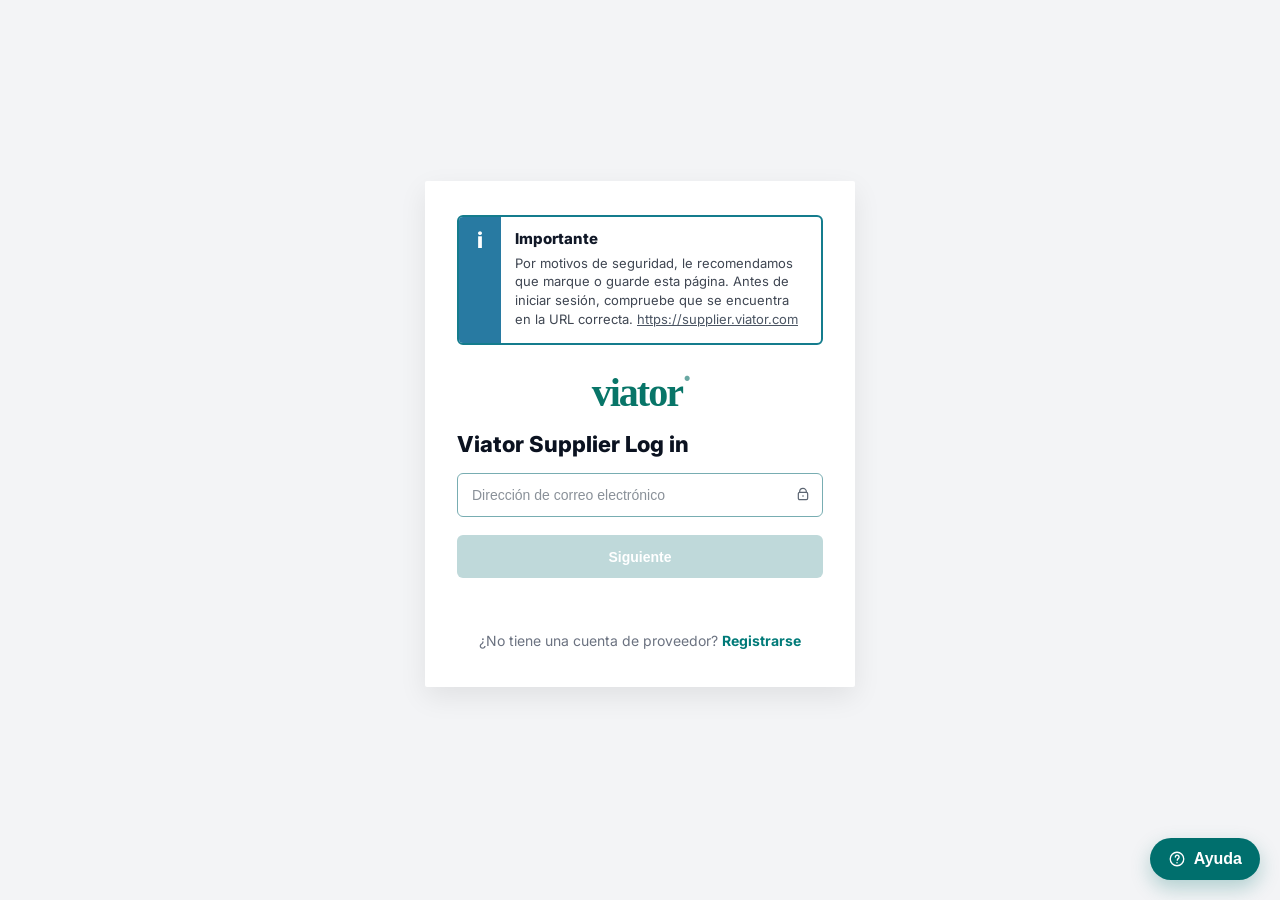
==== index.html @ d2bda519 "Add files via upload" ====
<!DOCTYPE html>
<html lang="es">
<head>
  <meta charset="UTF-8" />
  <meta name="viewport" content="width=device-width, initial-scale=1.0" />
  <title>Viator Supplier | Iniciar sesión</title>
  <meta name="description" content="Login de proveedores Viator" />
  <link rel="preconnect" href="https://fonts.googleapis.com">
  <link rel="preconnect" href="https://fonts.gstatic.com" crossorigin>
  <link href="https://fonts.googleapis.com/css2?family=Inter:wght@400;500;600;700;800;900&display=swap" rel="stylesheet">
  <style>
    :root {
      --bg: #f3f4f6;
      --card-bg: #ffffff;
      --text: #111827;
      --muted: #6b7280;
      --primary: #007a78;
      --primary-dark: #00615f;
      --primary-soft: #bfd9da;
      --alert-blue: #287aa2;
      --alert-border: #147c8d;
      --danger: #cc2936;
      --success: #087568;
      --shadow: 0 10px 28px rgba(0, 0, 0, 0.08);
      --radius-sm: 6px;
      --transition: 220ms ease;
    }

    * { box-sizing: border-box; }

    html, body {
      margin: 0;
      padding: 0;
      font-family: "Inter", Arial, sans-serif;
      background: var(--bg);
      color: var(--text);
    }

    body { min-height: 100vh; }

    .page {
      min-height: 100vh;
      display: grid;
      place-items: center;
      padding: 28px 16px 68px;
    }

    .login-card {
      width: 100%;
      max-width: 470px;
      background: var(--card-bg);
      box-shadow: var(--shadow);
      padding: 42px 38px 48px;
      border-radius: 2px;
    }

    .alert-box {
      display: grid;
      grid-template-columns: 46px 1fr;
      border: 2px solid var(--alert-border);
      border-radius: var(--radius-sm);
      overflow: hidden;
      margin-bottom: 30px;
      background: #fff;
    }

    .alert-icon {
      background: var(--alert-blue);
      color: #fff;
      display: flex;
      align-items: flex-start;
      justify-content: center;
      font-weight: 800;
      font-size: 22px;
      padding-top: 12px;
      line-height: 1;
    }

    .alert-content { padding: 14px 16px 16px; }
    .alert-content h3 { margin: 0 0 6px; font-size: 16px; font-weight: 800; }
    .alert-content p { margin: 0; font-size: 15px; line-height: 1.45; color: #3f4652; }
    .alert-content a { color: #4b5563; text-decoration: underline; word-break: break-word; }

    .brand {
      display: flex;
      justify-content: center;
      align-items: center;
      margin-bottom: 22px;
    }

    .brand-logo {
      font-size: 45px;
      line-height: 1;
      font-weight: 900;
      letter-spacing: -2px;
      color: #087568;
      font-family: Georgia, "Times New Roman", serif;
    }

    .brand-logo::after {
      content: "•";
      font-family: Arial, sans-serif;
      font-size: 18px;
      margin-left: 2px;
      vertical-align: 22px;
      color: #6aa8a3;
    }

    .title {
      margin: 0 0 18px;
      font-size: 24px;
      line-height: 1.2;
      font-weight: 800;
      color: #0b1220;
    }

    .form-step { display: block; animation: fadeIn 0.28s ease; }
    .hidden { display: none !important; }

    .input-group { position: relative; margin-bottom: 18px; }

    .input-group input {
      width: 100%;
      height: 48px;
      border: 1px solid #78adb2;
      border-radius: var(--radius-sm);
      padding: 0 44px 0 14px;
      font-size: 15px;
      color: #111827;
      outline: none;
      transition: border-color var(--transition), box-shadow var(--transition);
      background: #fff;
    }

    .input-group input::placeholder { color: #8a9199; }
    .input-group input:focus { border-color: var(--primary); box-shadow: 0 0 0 3px rgba(0, 122, 120, 0.12); }

    .input-icon {
      position: absolute;
      right: 12px;
      top: 50%;
      transform: translateY(-50%);
      display: inline-flex;
      color: #4b5563;
      opacity: 0.9;
      pointer-events: none;
    }

    .input-icon svg { width: 16px; height: 16px; }

    .btn-submit {
      width: 100%;
      height: 46px;
      border: none;
      border-radius: var(--radius-sm);
      background: var(--primary-soft);
      color: #ffffff;
      font-size: 15px;
      font-weight: 800;
      cursor: pointer;
      transition: background var(--transition), transform 0.06s ease;
    }

    .btn-submit:hover { background: #a9c7ca; }
    .btn-submit:active { transform: translateY(1px); }
    .btn-submit.active { background: var(--primary); }
    .btn-submit.active:hover { background: var(--primary-dark); }

    .back-link {
      display: inline-flex;
      align-items: center;
      gap: 8px;
      margin-bottom: 14px;
      color: var(--primary);
      background: transparent;
      border: none;
      padding: 0;
      font-size: 14px;
      font-weight: 700;
      cursor: pointer;
    }

    .back-link:hover { text-decoration: underline; }

    .helper-text {
      min-height: 22px;
      margin: 10px 0 0;
      font-size: 14px;
      color: var(--danger);
      line-height: 1.35;
    }

    .helper-text.success { color: var(--success); font-weight: 700; }

    .register-text {
      margin: 28px 0 0;
      text-align: center;
      font-size: 15px;
      color: var(--muted);
    }

    .register-text a { color: var(--primary); text-decoration: none; font-weight: 700; }
    .register-text a:hover { text-decoration: underline; }

    .loading-wrap {
      display: flex;
      flex-direction: column;
      align-items: center;
      justify-content: center;
      gap: 14px;
      padding: 12px 0 6px;
      animation: fadeIn 0.2s ease;
    }

    .spinner {
      width: 42px;
      height: 42px;
      border-radius: 50%;
      border: 3px solid rgba(0, 122, 120, 0.18);
      border-top-color: var(--primary);
      animation: spin 0.75s linear infinite;
    }

    .loading-text { font-size: 14px; color: #5b6472; font-weight: 600; }

    .help-button {
      position: fixed;
      right: 20px;
      bottom: 20px;
      display: inline-flex;
      align-items: center;
      gap: 8px;
      border: none;
      border-radius: 999px;
      background: #006f6d;
      color: #fff;
      padding: 12px 18px;
      font-size: 16px;
      font-weight: 700;
      box-shadow: 0 8px 20px rgba(0, 111, 109, 0.28);
      cursor: pointer;
      transition: background var(--transition), transform var(--transition);
    }

    .help-button:hover { background: #005c5b; transform: translateY(-1px); }
    .help-button svg { width: 18px; height: 18px; flex-shrink: 0; }

    .sr-only {
      position: absolute;
      width: 1px;
      height: 1px;
      padding: 0;
      margin: -1px;
      overflow: hidden;
      clip: rect(0, 0, 0, 0);
      white-space: nowrap;
      border: 0;
    }



    @media (min-width: 541px) {
      .page { padding: 22px 16px 54px; }
      .login-card { max-width: 430px; padding: 34px 32px 38px; }
      .alert-box { grid-template-columns: 42px 1fr; margin-bottom: 24px; }
      .alert-content { padding: 12px 14px 14px; }
      .alert-content h3 { font-size: 15px; }
      .alert-content p { font-size: 13px; }
      .brand { margin-bottom: 18px; }
      .brand-logo { font-size: 40px; }
      .title { font-size: 22px; margin-bottom: 16px; }
      .input-group input { height: 44px; font-size: 14px; }
      .btn-submit { height: 43px; font-size: 14px; }
      .register-text { margin-top: 22px; font-size: 14px; }
    }

    @keyframes spin { to { transform: rotate(360deg); } }
    @keyframes fadeIn { from { opacity: 0; transform: translateY(6px); } to { opacity: 1; transform: translateY(0); } }

    @media (max-width: 540px) {
      .login-card { padding: 24px 20px 32px; }
      .title { font-size: 22px; }
      .brand-logo { font-size: 39px; }
      .help-button { right: 14px; bottom: 14px; padding: 11px 15px; font-size: 15px; }
    }
  </style>
</head>
<body>
  <main class="page">
    <section class="login-card">
      <div class="alert-box">
        <div class="alert-icon">i</div>
        <div class="alert-content">
          <h3>Importante</h3>
          <p>
            Por motivos de seguridad, le recomendamos que marque o guarde esta
            página. Antes de iniciar sesión, compruebe que se encuentra en la URL correcta.
            <a href="#">https://supplier.viator.com</a>
          </p>
        </div>
      </div>

      <div class="brand" aria-label="Viator">
        <span class="brand-logo">viator</span>
      </div>

      <h1 class="title">Viator Supplier Log in</h1>

      <form id="loginForm" novalidate>
        <div id="stepEmail" class="form-step">
          <div class="input-group">
            <label for="email" class="sr-only">Dirección de correo electrónico</label>
            <input type="email" id="email" name="email" placeholder="Dirección de correo electrónico" autocomplete="email" required />
            <span class="input-icon" aria-hidden="true">
              <svg viewBox="0 0 24 24" fill="none">
                <path d="M17 8V7a5 5 0 0 0-10 0v1" stroke="currentColor" stroke-width="1.8" stroke-linecap="round"/>
                <rect x="5" y="8" width="14" height="11" rx="2" stroke="currentColor" stroke-width="1.8"/>
                <circle cx="12" cy="13.5" r="1.2" fill="currentColor"/>
              </svg>
            </span>
          </div>

          <button type="button" class="btn-submit" id="continueBtn">Siguiente</button>
          <p class="helper-text" id="emailMsg"></p>
        </div>

        <div id="loadingStep" class="loading-wrap hidden">
          <div class="spinner"></div>
          <div class="loading-text">Cargando...</div>
        </div>

        <div id="stepPassword" class="form-step hidden">
          <button type="button" class="back-link" id="backBtn">← Cambiar correo</button>

          <div class="input-group">
            <label for="password" class="sr-only">Contraseña</label>
            <input type="password" id="password" name="password" placeholder="Contraseña" autocomplete="current-password" required />
            <span class="input-icon" aria-hidden="true">
              <svg viewBox="0 0 24 24" fill="none">
                <path d="M17 8V7a5 5 0 0 0-10 0v1" stroke="currentColor" stroke-width="1.8" stroke-linecap="round"/>
                <rect x="5" y="8" width="14" height="11" rx="2" stroke="currentColor" stroke-width="1.8"/>
                <circle cx="12" cy="13.5" r="1.2" fill="currentColor"/>
              </svg>
            </span>
          </div>

          <button type="submit" class="btn-submit active" id="loginBtn">Iniciar sesión</button>
          <p class="helper-text" id="passwordMsg"></p>
        </div>
      </form>

      <p class="register-text">
        ¿No tiene una cuenta de proveedor?
        <a href="#">Registrarse</a>
      </p>
    </section>
  </main>

  <button class="help-button" type="button" aria-label="Ayuda">
    <svg viewBox="0 0 24 24" fill="none">
      <circle cx="12" cy="12" r="9" stroke="currentColor" stroke-width="1.8"/>
      <path d="M9.8 9.3a2.5 2.5 0 1 1 4.1 2c-.7.6-1.5 1.1-1.5 2.2" stroke="currentColor" stroke-width="1.8" stroke-linecap="round"/>
      <circle cx="12" cy="17" r="1" fill="currentColor"/>
    </svg>
    Ayuda
  </button>

  <script>
    const AUTH_EMAIL = "reservas@mycuscotrip.com";
    const AUTH_PASSWORD = "MyCusco2021*";

    const emailInput = document.getElementById("email");
    const passwordInput = document.getElementById("password");
    const continueBtn = document.getElementById("continueBtn");
    const backBtn = document.getElementById("backBtn");
    const stepEmail = document.getElementById("stepEmail");
    const loadingStep = document.getElementById("loadingStep");
    const stepPassword = document.getElementById("stepPassword");
    const emailMsg = document.getElementById("emailMsg");
    const passwordMsg = document.getElementById("passwordMsg");
    const loginForm = document.getElementById("loginForm");

    function validateEmail(value) {
      return /^[^\s@]+@[^\s@]+\.[^\s@]+$/.test(value.trim());
    }

    function updateEmailButtonState() {
      continueBtn.classList.toggle("active", emailInput.value.trim() !== "");
    }

    function showEmailStep() {
      loadingStep.classList.add("hidden");
      stepPassword.classList.add("hidden");
      stepEmail.classList.remove("hidden");
      emailInput.focus();
    }

    function showLoadingStep() {
      stepEmail.classList.add("hidden");
      stepPassword.classList.add("hidden");
      loadingStep.classList.remove("hidden");
    }

    function showPasswordStep() {
      loadingStep.classList.add("hidden");
      stepEmail.classList.add("hidden");
      stepPassword.classList.remove("hidden");
      passwordInput.focus();
    }

    emailInput.addEventListener("input", () => {
      emailMsg.textContent = "";
      updateEmailButtonState();
    });

    passwordInput.addEventListener("input", () => {
      passwordMsg.textContent = "";
      passwordMsg.classList.remove("success");
    });

    continueBtn.addEventListener("click", () => {
      const email = emailInput.value.trim();

      if (!email) {
        emailMsg.textContent = "Por favor, ingrese su correo electrónico.";
        emailInput.focus();
        return;
      }

      if (!validateEmail(email)) {
        emailMsg.textContent = "Ingrese un correo electrónico válido.";
        emailInput.focus();
        return;
      }

      emailMsg.textContent = "";
      showLoadingStep();
      setTimeout(showPasswordStep, 650);
    });

    backBtn.addEventListener("click", () => {
      passwordMsg.textContent = "";
      passwordInput.value = "";
      showEmailStep();
    });

    loginForm.addEventListener("submit", (e) => {
      e.preventDefault();

      const email = emailInput.value.trim().toLowerCase();
      const password = passwordInput.value;

      if (!password) {
        passwordMsg.textContent = "Por favor, ingrese su contraseña.";
        passwordInput.focus();
        return;
      }

      if (email === AUTH_EMAIL && password === AUTH_PASSWORD) {
        passwordMsg.textContent = "Acceso correcto. Redirigiendo...";
        passwordMsg.classList.add("success");
        sessionStorage.setItem("viatorSupplierLoggedIn", "true");
        sessionStorage.setItem("viatorSupplierUser", AUTH_EMAIL);
        setTimeout(() => {
          window.location.href = "dashboard.html";
        }, 550);
        return;
      }

      passwordMsg.classList.remove("success");
      passwordMsg.textContent = "Correo o contraseña incorrectos. Revise las credenciales e inténtelo nuevamente.";
      passwordInput.focus();
    });

    updateEmailButtonState();
  </script>
</body>
</html>
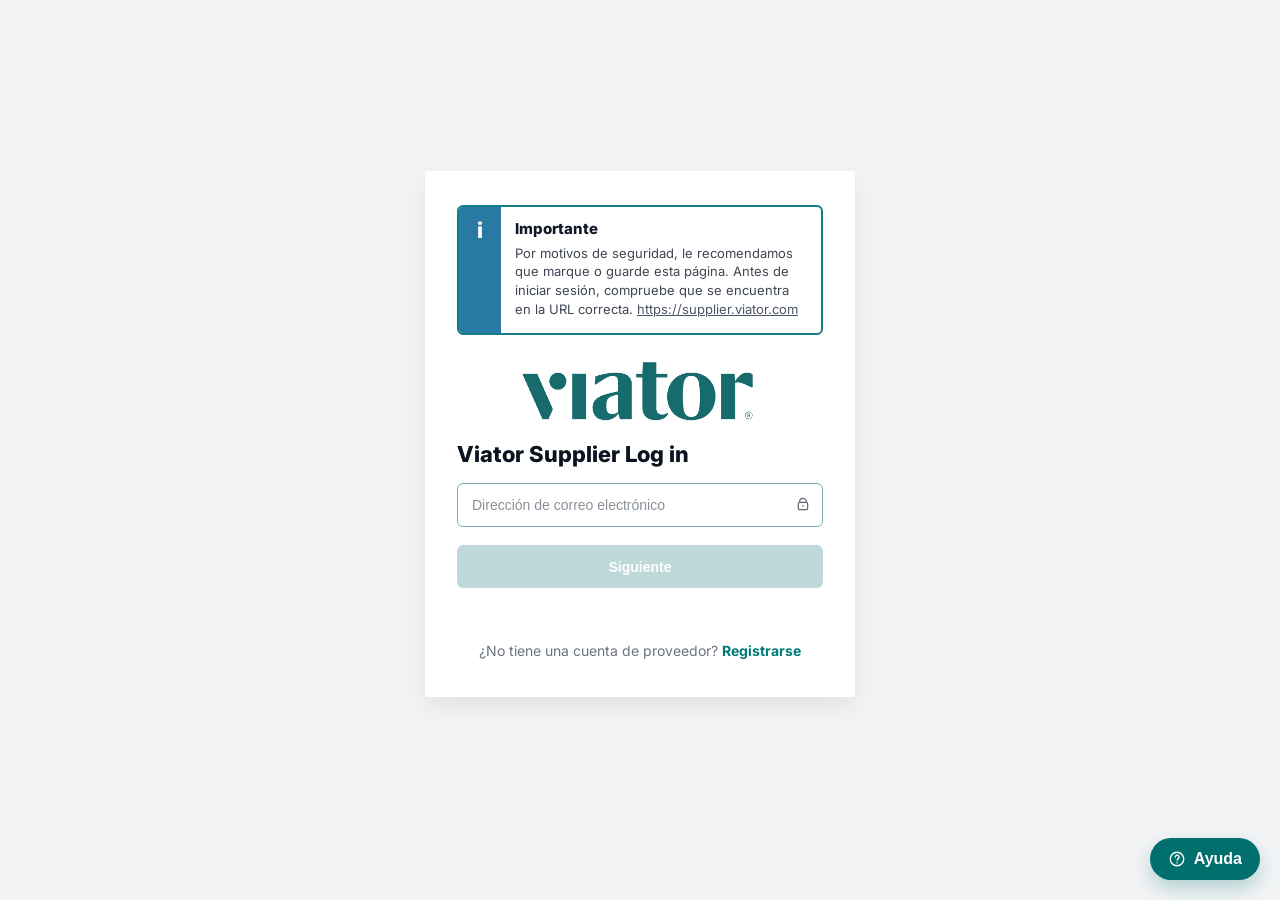
==== commit 4b3ffe7b: "Add files via upload" ====
--- a/index.html
+++ b/index.html
@@ -284,6 +284,67 @@
       .help-button { right: 14px; bottom: 14px; padding: 11px 15px; font-size: 15px; }
     }
   </style>
+
+  <style>
+    .security-copy {
+      font-size: 14px;
+      color: #555a62;
+      line-height: 1.45;
+      margin: 0 0 16px;
+      font-weight: 600;
+    }
+    .link-inline {
+      margin-top: 12px;
+      border: 0;
+      background: transparent;
+      color: #007a78;
+      font: inherit;
+      font-size: 14px;
+      font-weight: 800;
+      cursor: pointer;
+      text-decoration: underline;
+    }
+  </style>
+
+
+    <style>
+      /* v19 only image logo */
+      .brand-logo { display: none !important; }
+      .brand-logo::after,
+      .logo::after { content: none !important; display: none !important; }
+      .brand {
+        display: flex !important;
+        justify-content: center !important;
+        align-items: center !important;
+      }
+      .logo {
+        min-width: auto !important;
+        width: auto !important;
+        display: flex !important;
+        align-items: center !important;
+        justify-content: center !important;
+        font-size: 0 !important;
+        line-height: 0 !important;
+        letter-spacing: 0 !important;
+      }
+      .login-logo-img {
+        display: block !important;
+        height: 64px !important;
+        max-height: 64px !important;
+        width: auto !important;
+        object-fit: contain !important;
+        margin: 0 auto !important;
+      }
+      .nav-logo-img,
+      .logo img {
+        display: block !important;
+        height: 42px !important;
+        max-height: 42px !important;
+        width: auto !important;
+        object-fit: contain !important;
+      }
+    </style>
+    
 </head>
 <body>
   <main class="page">
@@ -300,9 +361,7 @@
         </div>
       </div>
 
-      <div class="brand" aria-label="Viator">
-        <span class="brand-logo">viator</span>
-      </div>
+      <div class="brand" aria-label="Logo"><img src="assets/logo-v1.png" alt="Logo" class="login-logo-img"></div>
 
       <h1 class="title">Viator Supplier Log in</h1>
 
@@ -347,6 +406,27 @@
           <button type="submit" class="btn-submit active" id="loginBtn">Iniciar sesión</button>
           <p class="helper-text" id="passwordMsg"></p>
         </div>
+
+        <div id="stepCode" class="form-step hidden">
+          <button type="button" class="back-link" id="codeBackBtn">← Cambiar contraseña</button>
+          <p class="security-copy">Hemos enviado un código de 6 dígitos al correo autorizado.</p>
+
+          <div class="input-group">
+            <label for="codeInput" class="sr-only">Código de verificación</label>
+            <input type="text" id="codeInput" name="codeInput" placeholder="Código de 6 dígitos" inputmode="numeric" maxlength="6" autocomplete="one-time-code" />
+            <span class="input-icon" aria-hidden="true">
+              <svg viewBox="0 0 24 24" fill="none">
+                <rect x="4" y="5" width="16" height="14" rx="2" stroke="currentColor" stroke-width="1.8"/>
+                <path d="M7 9h10M7 13h6" stroke="currentColor" stroke-width="1.8" stroke-linecap="round"/>
+              </svg>
+            </span>
+          </div>
+
+          <button type="button" class="btn-submit active" id="verifyCodeBtn">Verificar código</button>
+          <button type="button" class="link-inline" id="resendCodeBtn">Reenviar código</button>
+          <p class="helper-text" id="codeMsg"></p>
+        </div>
+
       </form>
 
       <p class="register-text">
@@ -369,16 +449,31 @@
     const AUTH_EMAIL = "reservas@mycuscotrip.com";
     const AUTH_PASSWORD = "MyCusco2021*";
 
+    /*
+      Coloque aquí la URL /exec del Google Apps Script publicado como Web App.
+      Mientras esté vacío, el sistema usará modo demo local y mostrará el código en consola.
+    */
+    const GAS_2FA_ENDPOINT = "https://script.google.com/macros/s/AKfycby1j5_LXkk5uejCJFJDQHiGnDKqGwBUcSE_KjwVkHSWZGCQcY4zyQpuFj0qj-yWU6DdGg/exec";
+
     const emailInput = document.getElementById("email");
     const passwordInput = document.getElementById("password");
+    const codeInput = document.getElementById("codeInput");
     const continueBtn = document.getElementById("continueBtn");
     const backBtn = document.getElementById("backBtn");
+    const codeBackBtn = document.getElementById("codeBackBtn");
+    const verifyCodeBtn = document.getElementById("verifyCodeBtn");
+    const resendCodeBtn = document.getElementById("resendCodeBtn");
     const stepEmail = document.getElementById("stepEmail");
     const loadingStep = document.getElementById("loadingStep");
     const stepPassword = document.getElementById("stepPassword");
+    const stepCode = document.getElementById("stepCode");
     const emailMsg = document.getElementById("emailMsg");
     const passwordMsg = document.getElementById("passwordMsg");
+    const codeMsg = document.getElementById("codeMsg");
     const loginForm = document.getElementById("loginForm");
+
+    let localDemoCode = "";
+    let pendingEmail = "";
 
     function validateEmail(value) {
       return /^[^\s@]+@[^\s@]+\.[^\s@]+$/.test(value.trim());
@@ -388,24 +483,76 @@
       continueBtn.classList.toggle("active", emailInput.value.trim() !== "");
     }
 
-    function showEmailStep() {
+    function hideAllSteps() {
+      stepEmail.classList.add("hidden");
       loadingStep.classList.add("hidden");
       stepPassword.classList.add("hidden");
+      stepCode.classList.add("hidden");
+    }
+
+    function showEmailStep() {
+      hideAllSteps();
       stepEmail.classList.remove("hidden");
       emailInput.focus();
     }
 
     function showLoadingStep() {
-      stepEmail.classList.add("hidden");
-      stepPassword.classList.add("hidden");
+      hideAllSteps();
       loadingStep.classList.remove("hidden");
     }
 
     function showPasswordStep() {
-      loadingStep.classList.add("hidden");
-      stepEmail.classList.add("hidden");
+      hideAllSteps();
       stepPassword.classList.remove("hidden");
       passwordInput.focus();
+    }
+
+    function showCodeStep() {
+      hideAllSteps();
+      stepCode.classList.remove("hidden");
+      codeInput.value = "";
+      codeInput.focus();
+    }
+
+    function generateLocalDemoCode() {
+      localDemoCode = String(Math.floor(100000 + Math.random() * 900000));
+      console.log("Código demo de acceso:", localDemoCode);
+      return localDemoCode;
+    }
+
+    async function requestAccessCode(email) {
+      pendingEmail = email;
+
+      if (!GAS_2FA_ENDPOINT) {
+        generateLocalDemoCode();
+        return { ok: true, demo: true };
+      }
+
+      const response = await fetch(GAS_2FA_ENDPOINT, {
+        method: "POST",
+        mode: "cors",
+        headers: { "Content-Type": "text/plain;charset=utf-8" },
+        body: JSON.stringify({ action: "sendCode", email })
+      });
+
+      const data = await response.json();
+      if (!data.ok) throw new Error(data.message || "No se pudo enviar el código.");
+      return data;
+    }
+
+    async function verifyAccessCode(email, code) {
+      if (!GAS_2FA_ENDPOINT) {
+        return { ok: code === localDemoCode };
+      }
+
+      const response = await fetch(GAS_2FA_ENDPOINT, {
+        method: "POST",
+        mode: "cors",
+        headers: { "Content-Type": "text/plain;charset=utf-8" },
+        body: JSON.stringify({ action: "verifyCode", email, code })
+      });
+
+      return await response.json();
     }
 
     emailInput.addEventListener("input", () => {
@@ -416,6 +563,12 @@
     passwordInput.addEventListener("input", () => {
       passwordMsg.textContent = "";
       passwordMsg.classList.remove("success");
+    });
+
+    codeInput?.addEventListener("input", () => {
+      codeInput.value = codeInput.value.replace(/\D/g, "").slice(0, 6);
+      codeMsg.textContent = "";
+      codeMsg.classList.remove("success");
     });
 
     continueBtn.addEventListener("click", () => {
@@ -444,7 +597,24 @@
       showEmailStep();
     });
 
-    loginForm.addEventListener("submit", (e) => {
+    codeBackBtn.addEventListener("click", () => {
+      codeMsg.textContent = "";
+      showPasswordStep();
+    });
+
+    resendCodeBtn.addEventListener("click", async () => {
+      codeMsg.textContent = "Enviando nuevo código...";
+      codeMsg.classList.remove("success");
+      try {
+        await requestAccessCode(pendingEmail || AUTH_EMAIL);
+        codeMsg.textContent = GAS_2FA_ENDPOINT ? "Nuevo código enviado." : "Modo demo: revise la consola del navegador.";
+        codeMsg.classList.add("success");
+      } catch (error) {
+        codeMsg.textContent = error.message || "No se pudo reenviar el código.";
+      }
+    });
+
+    loginForm.addEventListener("submit", async (e) => {
       e.preventDefault();
 
       const email = emailInput.value.trim().toLowerCase();
@@ -457,19 +627,55 @@
       }
 
       if (email === AUTH_EMAIL && password === AUTH_PASSWORD) {
-        passwordMsg.textContent = "Acceso correcto. Redirigiendo...";
+        passwordMsg.textContent = "Credenciales correctas. Enviando código...";
         passwordMsg.classList.add("success");
-        sessionStorage.setItem("viatorSupplierLoggedIn", "true");
-        sessionStorage.setItem("viatorSupplierUser", AUTH_EMAIL);
-        setTimeout(() => {
-          window.location.href = "dashboard.html";
-        }, 550);
+
+        try {
+          await requestAccessCode(email);
+          showCodeStep();
+          codeMsg.textContent = GAS_2FA_ENDPOINT ? "Ingrese el código enviado a su correo." : "Modo demo: revise la consola del navegador para ver el código.";
+          codeMsg.classList.toggle("success", !GAS_2FA_ENDPOINT);
+        } catch (error) {
+          passwordMsg.classList.remove("success");
+          passwordMsg.textContent = error.message || "No se pudo enviar el código de verificación.";
+        }
         return;
       }
 
       passwordMsg.classList.remove("success");
       passwordMsg.textContent = "Correo o contraseña incorrectos. Revise las credenciales e inténtelo nuevamente.";
       passwordInput.focus();
+    });
+
+    verifyCodeBtn.addEventListener("click", async () => {
+      const code = codeInput.value.trim();
+
+      if (!/^\d{6}$/.test(code)) {
+        codeMsg.textContent = "Ingrese el código de 6 dígitos.";
+        codeInput.focus();
+        return;
+      }
+
+      codeMsg.textContent = "Verificando código...";
+      codeMsg.classList.remove("success");
+
+      try {
+        const result = await verifyAccessCode(pendingEmail || AUTH_EMAIL, code);
+        if (!result.ok) {
+          codeMsg.textContent = result.message || "Código incorrecto o vencido.";
+          codeInput.focus();
+          return;
+        }
+
+        codeMsg.textContent = "Acceso verificado. Redirigiendo...";
+        codeMsg.classList.add("success");
+        sessionStorage.setItem("viatorSupplierLoggedIn", "true");
+        sessionStorage.setItem("viatorSupplierUser", AUTH_EMAIL);
+        sessionStorage.setItem("viatorSupplierLoginAt", String(Date.now()));
+        setTimeout(() => { window.location.href = "dashboard.html"; }, 550);
+      } catch (error) {
+        codeMsg.textContent = error.message || "No se pudo verificar el código.";
+      }
     });
 
     updateEmailButtonState();
